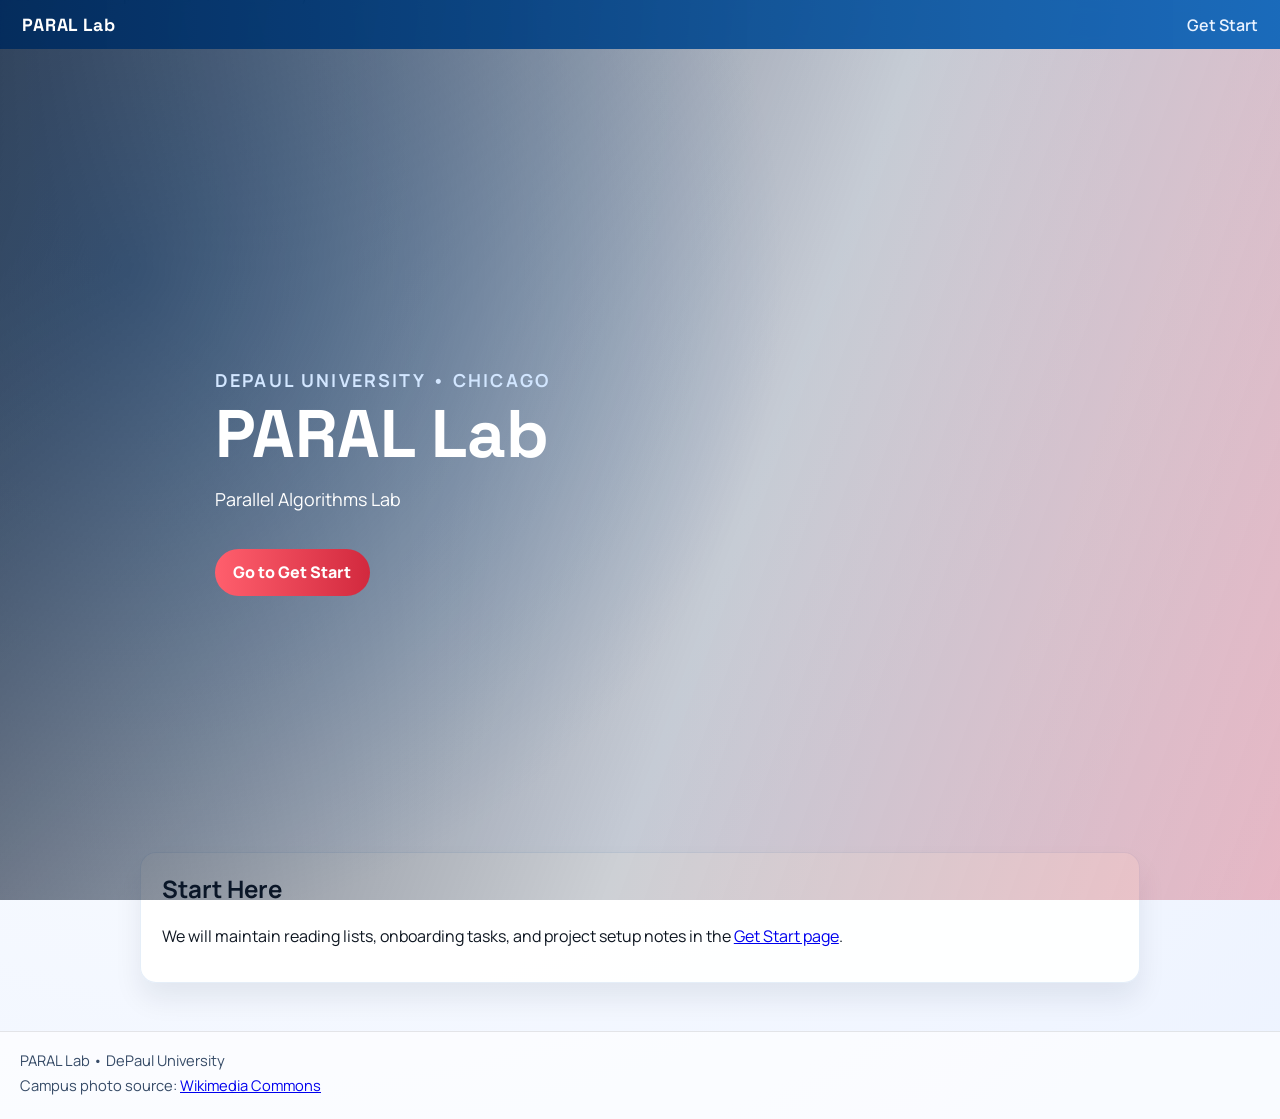
==== index.html @ a5f56693 "initial structure" ====
<!DOCTYPE html>
<html lang="en">
  <head>
    <meta charset="UTF-8" />
    <meta name="viewport" content="width=device-width, initial-scale=1.0" />
    <title>PARAL Lab | DePaul University</title>
    <meta
      name="description"
      content="PARAL Lab at DePaul University. Start your research journey with curated onboarding materials for new students."
    />
    <link rel="preconnect" href="https://fonts.googleapis.com" />
    <link rel="preconnect" href="https://fonts.gstatic.com" crossorigin />
    <link
      href="https://fonts.googleapis.com/css2?family=Manrope:wght@400;500;700;800&family=Space+Grotesk:wght@500;700&display=swap"
      rel="stylesheet"
    />
    <link rel="stylesheet" href="styles.css" />
  </head>
  <body>
    <header class="site-header">
      <a class="brand" href="index.html">PARAL Lab</a>
      <nav class="site-nav" aria-label="Main navigation">
        <a href="get-start.html">Get Start</a>
      </nav>
    </header>

    <main>
      <section class="hero">
        <div class="hero-overlay"></div>
        <img
          class="hero-image"
          src="https://commons.wikimedia.org/wiki/Special:FilePath/On_the_Lincoln_Park_Campus_of_DePaul_University_in_Chicago.JPG"
          alt="Lincoln Park Campus at DePaul University"
          loading="eager"
        />
        <div class="hero-content">
          <p class="eyebrow">DePaul University • Chicago</p>
          <h1>PARAL Lab</h1>
          <p>
            Parallel Algorithms Lab
          </p>
          <a class="cta" href="get-start.html">Go to Get Start</a>
        </div>
      </section>

      <section class="intro">
        <h2>Start Here</h2>
        <p>
          We will maintain reading lists, onboarding tasks, and project setup notes in the
          <a href="get-start.html">Get Start page</a>.
        </p>
      </section>
    </main>

    <footer class="site-footer">
      <p>PARAL Lab • DePaul University</p>
      <p>
        Campus photo source:
        <a href="https://commons.wikimedia.org/wiki/File:On_the_Lincoln_Park_Campus_of_DePaul_University_in_Chicago.JPG"
          >Wikimedia Commons</a
        >
      </p>
    </footer>
  </body>
</html>
---- styles.css ----
:root {
  --ink: #0f1722;
  --paper: #f4f8ff;
  --brand: #005eb8;
  --accent: #d2293e;
  --card: #ffffff;
  --muted: #4a5c74;
}

* {
  box-sizing: border-box;
}

html,
body {
  margin: 0;
  padding: 0;
}

body {
  font-family: "Manrope", "Avenir Next", sans-serif;
  color: var(--ink);
  background: radial-gradient(circle at 20% 10%, #eef4ff 0%, #f7faff 45%, #edf3ff 100%);
  min-height: 100vh;
}

.site-header {
  position: fixed;
  top: 0;
  left: 0;
  right: 0;
  z-index: 20;
  display: flex;
  align-items: center;
  justify-content: space-between;
  padding: 0.85rem 1.4rem;
  background: linear-gradient(90deg, rgba(0, 42, 93, 0.9), rgba(0, 94, 184, 0.88));
  backdrop-filter: blur(6px);
}

.brand {
  font-family: "Space Grotesk", "Trebuchet MS", sans-serif;
  font-size: 1.1rem;
  font-weight: 700;
  color: #fff;
  text-decoration: none;
  letter-spacing: 0.04em;
}

.site-nav {
  display: flex;
  gap: 1rem;
}

.site-nav a {
  color: #eaf3ff;
  text-decoration: none;
  font-weight: 600;
}

.site-nav a.active,
.site-nav a:hover {
  color: #fff;
  text-decoration: underline;
  text-underline-offset: 0.2rem;
}

.hero {
  position: relative;
  min-height: 100vh;
  overflow: hidden;
  display: grid;
  place-items: center;
  isolation: isolate;
}

.hero-image {
  position: absolute;
  inset: 0;
  width: 100%;
  height: 100%;
  object-fit: cover;
  transform: scale(1.04);
  animation: heroZoom 11s ease-out both;
}

.hero-overlay {
  position: absolute;
  inset: 0;
  background:
    linear-gradient(110deg, rgba(5, 20, 44, 0.75), rgba(5, 20, 44, 0.2) 58%, rgba(210, 41, 62, 0.3)),
    radial-gradient(circle at 10% 30%, rgba(0, 94, 184, 0.45), transparent 50%);
  z-index: 1;
}

.hero-content {
  position: relative;
  z-index: 2;
  width: min(90%, 850px);
  color: #fff;
  padding-top: 4rem;
  animation: fadeUp 700ms ease-out both;
}

.eyebrow {
  text-transform: uppercase;
  letter-spacing: 0.12em;
  font-size: 0.73rem;
  margin: 0;
  color: #d2e6ff;
  font-weight: 700;
}

h1 {
  margin: 0.45rem 0 0.9rem;
  font-family: "Space Grotesk", "Trebuchet MS", sans-serif;
  font-size: clamp(2.1rem, 8vw, 4.2rem);
  line-height: 1.04;
}

.hero-content p {
  max-width: 58ch;
  font-size: clamp(1rem, 1.4vw, 1.2rem);
}

.cta {
  display: inline-block;
  margin-top: 1.2rem;
  background: linear-gradient(90deg, #ff5f6d, var(--accent));
  color: #fff;
  text-decoration: none;
  padding: 0.78rem 1.15rem;
  font-weight: 800;
  border-radius: 999px;
  transition: transform 180ms ease, box-shadow 180ms ease;
}

.cta:hover {
  transform: translateY(-2px);
  box-shadow: 0 12px 22px rgba(210, 41, 62, 0.35);
}

.intro,
.content-wrap {
  width: min(92%, 1000px);
  margin: 0 auto;
}

.intro {
  margin-top: -3rem;
  margin-bottom: 3rem;
  background: rgba(255, 255, 255, 0.92);
  border: 1px solid rgba(0, 94, 184, 0.1);
  border-radius: 16px;
  padding: 1.2rem 1.3rem;
  box-shadow: 0 16px 28px rgba(13, 30, 57, 0.08);
}

.intro h2 {
  margin-top: 0;
}

.inner-page .content-wrap {
  padding-top: 6.1rem;
  padding-bottom: 2rem;
}

.page-intro h1 {
  color: var(--brand);
}

.page-intro p {
  color: var(--muted);
}

.cards-grid {
  margin-top: 1.2rem;
  display: grid;
  grid-template-columns: repeat(auto-fit, minmax(220px, 1fr));
  gap: 1rem;
}

.info-card {
  background: var(--card);
  border-radius: 14px;
  padding: 1rem 1rem 0.7rem;
  border: 1px solid rgba(15, 23, 34, 0.08);
  box-shadow: 0 10px 22px rgba(15, 23, 34, 0.06);
  animation: fadeUp 600ms ease both;
}

.info-card h2 {
  margin-top: 0;
  font-size: 1.06rem;
  color: #114f8f;
}

.info-card ul {
  padding-left: 1.15rem;
}

.info-card li {
  margin-bottom: 0.35rem;
  color: #2f3f56;
}

.site-footer {
  border-top: 1px solid rgba(15, 23, 34, 0.1);
  padding: 0.8rem 1.25rem 1.2rem;
  color: #364b67;
  background: rgba(255, 255, 255, 0.66);
}

.site-footer p {
  margin: 0.3rem 0;
  font-size: 0.92rem;
}

@keyframes heroZoom {
  from {
    transform: scale(1.12);
  }

  to {
    transform: scale(1.04);
  }
}

@keyframes fadeUp {
  from {
    opacity: 0;
    transform: translateY(14px);
  }

  to {
    opacity: 1;
    transform: translateY(0);
  }
}

@media (max-width: 700px) {
  .site-header {
    padding: 0.72rem 1rem;
  }

  .hero-content {
    padding-top: 4.5rem;
  }

  .intro {
    margin-top: -1.25rem;
  }
}
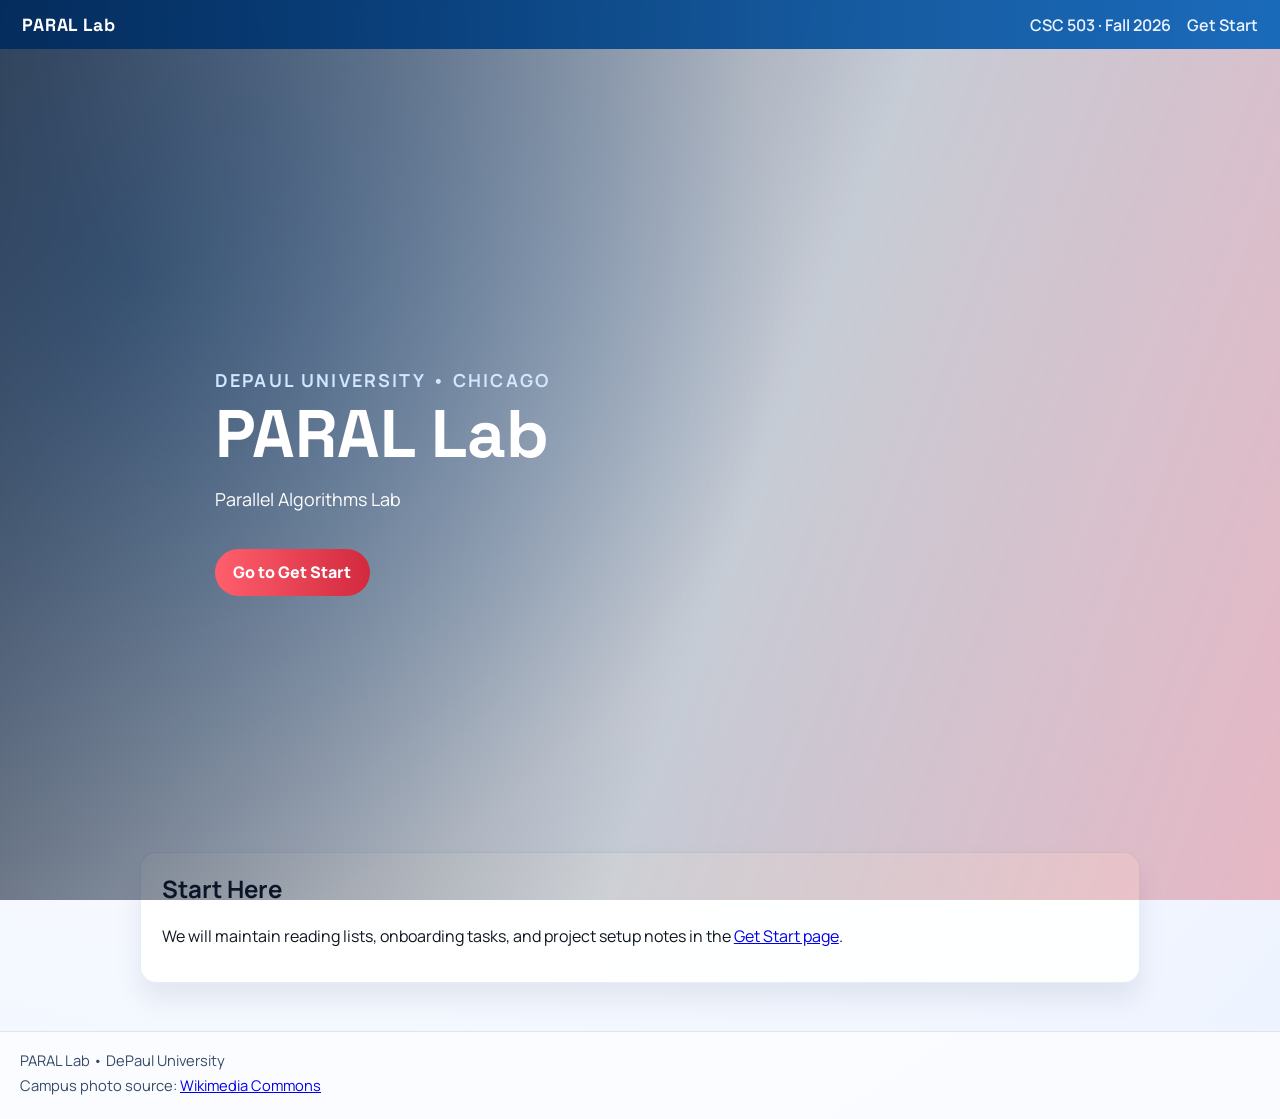
==== commit 2ea3115a: "Add DePaul CSC 503 Fall 2026 course website" ====
--- a/index.html
+++ b/index.html
@@ -20,6 +20,7 @@
     <header class="site-header">
       <a class="brand" href="index.html">PARAL Lab</a>
       <nav class="site-nav" aria-label="Main navigation">
+        <a href="teaching/csc503/fall2026/">CSC 503 · Fall 2026</a>
         <a href="get-start.html">Get Start</a>
       </nav>
     </header>
--- a/styles.css
+++ b/styles.css
@@ -49,6 +49,8 @@
 
 .site-nav {
   display: flex;
+  flex-wrap: wrap;
+  justify-content: flex-end;
   gap: 1rem;
 }
 
@@ -241,7 +243,12 @@
 @media (max-width: 700px) {
   .site-header {
     padding: 0.72rem 1rem;
-  }
+    gap: 0.75rem;
+    align-items: flex-start;
+  }
+
+  .brand { flex-shrink: 0; }
+  .site-nav { gap: 0.35rem 0.8rem; font-size: 0.875rem; }
 
   .hero-content {
     padding-top: 4.5rem;
